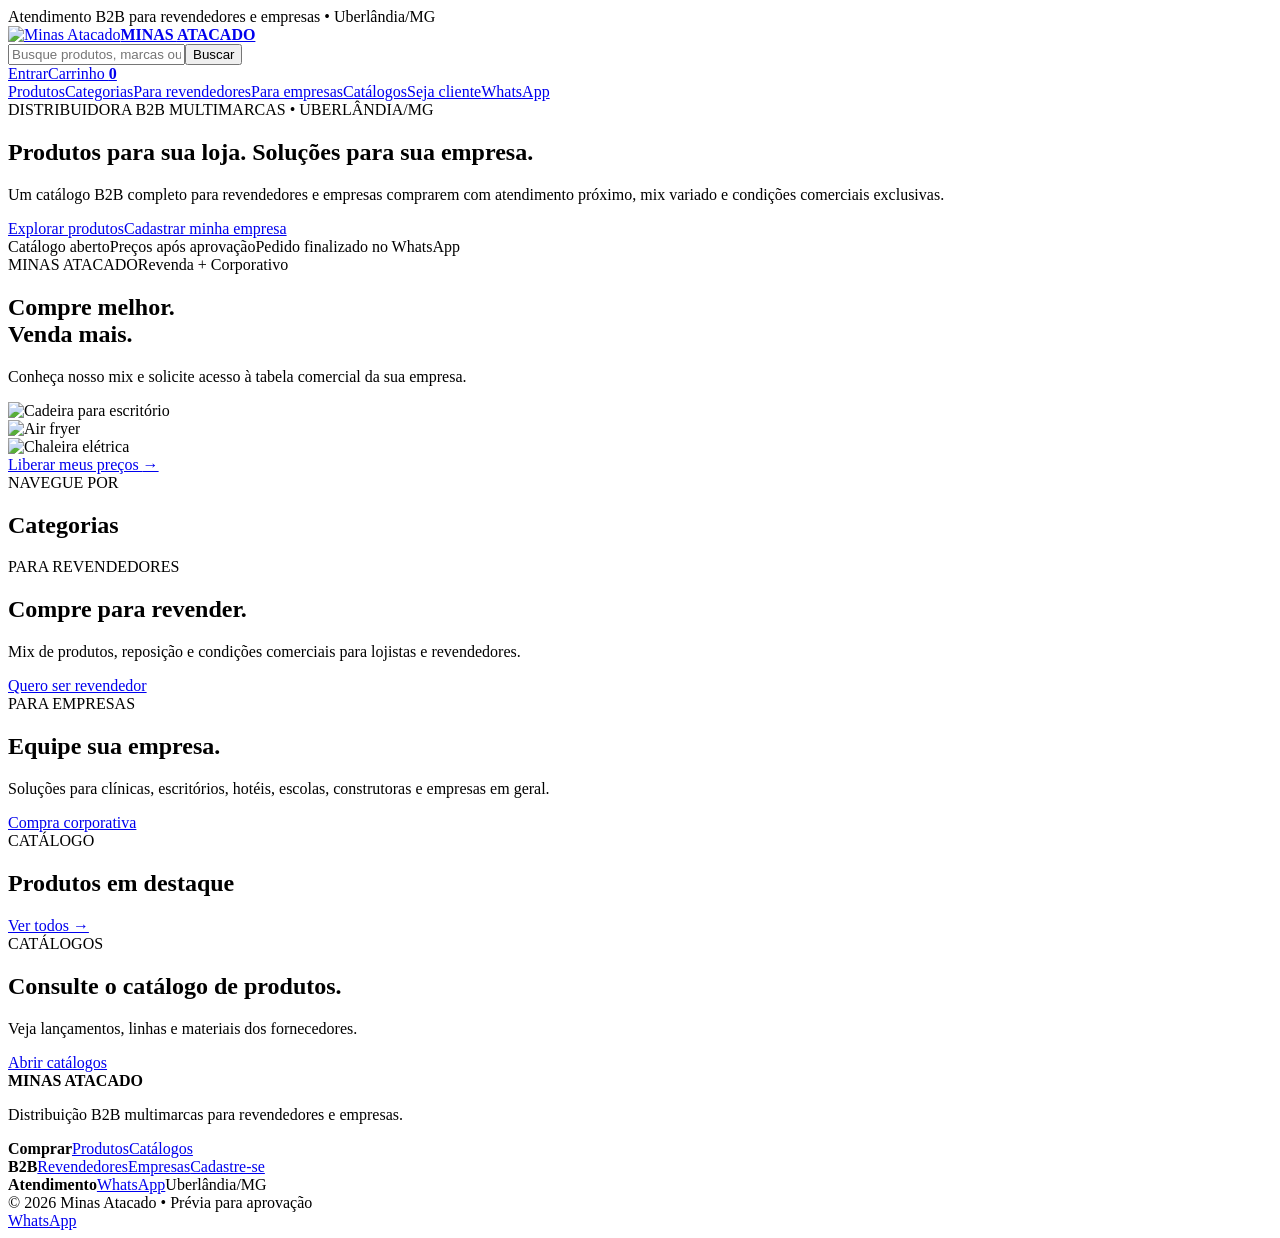
==== index.html @ a5a8612f "Add files via upload" ====
<!doctype html><html lang="pt-BR"><head><meta charset="utf-8"><meta name="viewport" content="width=device-width,initial-scale=1"><title>Minas Atacado</title><meta name="description" content="Minas Atacado - distribuidora B2B multimarcas em Uberlândia/MG para revendedores e empresas."><link rel="stylesheet" href="assets/style.css"><link rel="stylesheet" href="assets/static.css"></head><body><div class="topbar">Atendimento B2B para revendedores e empresas • Uberlândia/MG</div><header><div class="header-main container"><a class="brand" href="index.html"><img src="assets/logo.png" alt="Minas Atacado"><strong>MINAS <span>ATACADO</span></strong></a><form class="search" action="produtos.html"><input name="q" placeholder="Busque produtos, marcas ou categorias"><button>Buscar</button></form><div class="header-actions"><a href="login.html">Entrar</a><a class="cartlink" href="carrinho.html">Carrinho <b data-cart-count>0</b></a></div></div><nav><div class="container navlinks"><a href="produtos.html">Produtos</a><a href="index.html#categorias">Categorias</a><a href="revendedores.html">Para revendedores</a><a href="corporativo.html">Para empresas</a><a href="catalogos.html">Catálogos</a><a href="cadastro.html">Seja cliente</a><a class="wa" target="_blank" href="https://wa.me/5534998853020">WhatsApp</a></div></nav></header><main>
<section class="hero"><div class="container hero-grid"><div class="hero-copy"><span class="eyebrow">DISTRIBUIDORA B2B MULTIMARCAS • UBERLÂNDIA/MG</span><h1>Produtos para sua loja. Soluções para sua empresa.</h1><p>Um catálogo B2B completo para revendedores e empresas comprarem com atendimento próximo, mix variado e condições comerciais exclusivas.</p><div class="hero-actions"><a class="btn primary big" href="produtos.html">Explorar produtos</a><a class="btn secondary big" href="cadastro.html">Cadastrar minha empresa</a></div><div class="trust"><span>Catálogo aberto</span><span>Preços após aprovação</span><span>Pedido finalizado no WhatsApp</span></div></div><div class="hero-showcase"><div class="showcase-head"><span class="orange-tag">MINAS ATACADO</span><span class="showcase-note">Revenda + Corporativo</span></div><div class="showcase-copy"><h2>Compre melhor.<br><span>Venda mais.</span></h2><p>Conheça nosso mix e solicite acesso à tabela comercial da sua empresa.</p></div><div class="hero-products"><div class="hero-product"><img src="assets/products/product-21.jpg" alt="Cadeira para escritório"></div><div class="hero-product"><img src="assets/products/product-05.jpg" alt="Air fryer"></div><div class="hero-product"><img src="assets/products/product-06.jpg" alt="Chaleira elétrica"></div></div><a class="showcase-link" href="cadastro.html">Liberar meus preços <b>→</b></a></div></div></section>
<section class="container section" id="categorias"><div class="section-head"><div><span class="eyebrow">NAVEGUE POR</span><h2>Categorias</h2></div></div><div class="category-grid" data-categories></div></section>
<section class="b2b-band"><div class="container split"><div><span class="eyebrow light">PARA REVENDEDORES</span><h2>Compre para revender.</h2><p>Mix de produtos, reposição e condições comerciais para lojistas e revendedores.</p><a class="btn white" href="revendedores.html">Quero ser revendedor</a></div><div><span class="eyebrow light">PARA EMPRESAS</span><h2>Equipe sua empresa.</h2><p>Soluções para clínicas, escritórios, hotéis, escolas, construtoras e empresas em geral.</p><a class="btn outline-white" href="corporativo.html">Compra corporativa</a></div></div></section>
<section class="container section" id="produtos"><div class="section-head"><div><span class="eyebrow">CATÁLOGO</span><h2>Produtos em destaque</h2></div><a class="text-link" href="produtos.html">Ver todos →</a></div><div class="product-grid" data-product-grid data-limit="8"></div></section>
<section class="container section"><div class="catalog-banner"><div><span class="eyebrow">CATÁLOGOS</span><h2>Consulte o catálogo de produtos.</h2><p>Veja lançamentos, linhas e materiais dos fornecedores.</p></div><a class="btn primary" href="catalogos.html">Abrir catálogos</a></div></section></main><footer><div class="container footergrid"><div><div class="brand foot"><img src="assets/logo.png" alt=""><strong>MINAS <span>ATACADO</span></strong></div><p>Distribuição B2B multimarcas para revendedores e empresas.</p></div><div><b>Comprar</b><a href="produtos.html">Produtos</a><a href="catalogos.html">Catálogos</a></div><div><b>B2B</b><a href="revendedores.html">Revendedores</a><a href="corporativo.html">Empresas</a><a href="cadastro.html">Cadastre-se</a></div><div><b>Atendimento</b><a target="_blank" href="https://wa.me/5534998853020">WhatsApp</a><span>Uberlândia/MG</span></div></div><div class="copyright">© 2026 Minas Atacado • Prévia para aprovação</div></footer><a class="floating-wa" target="_blank" href="https://wa.me/5534998853020">WhatsApp</a><script src="assets/products.js"></script><script src="assets/static.js"></script></body></html>
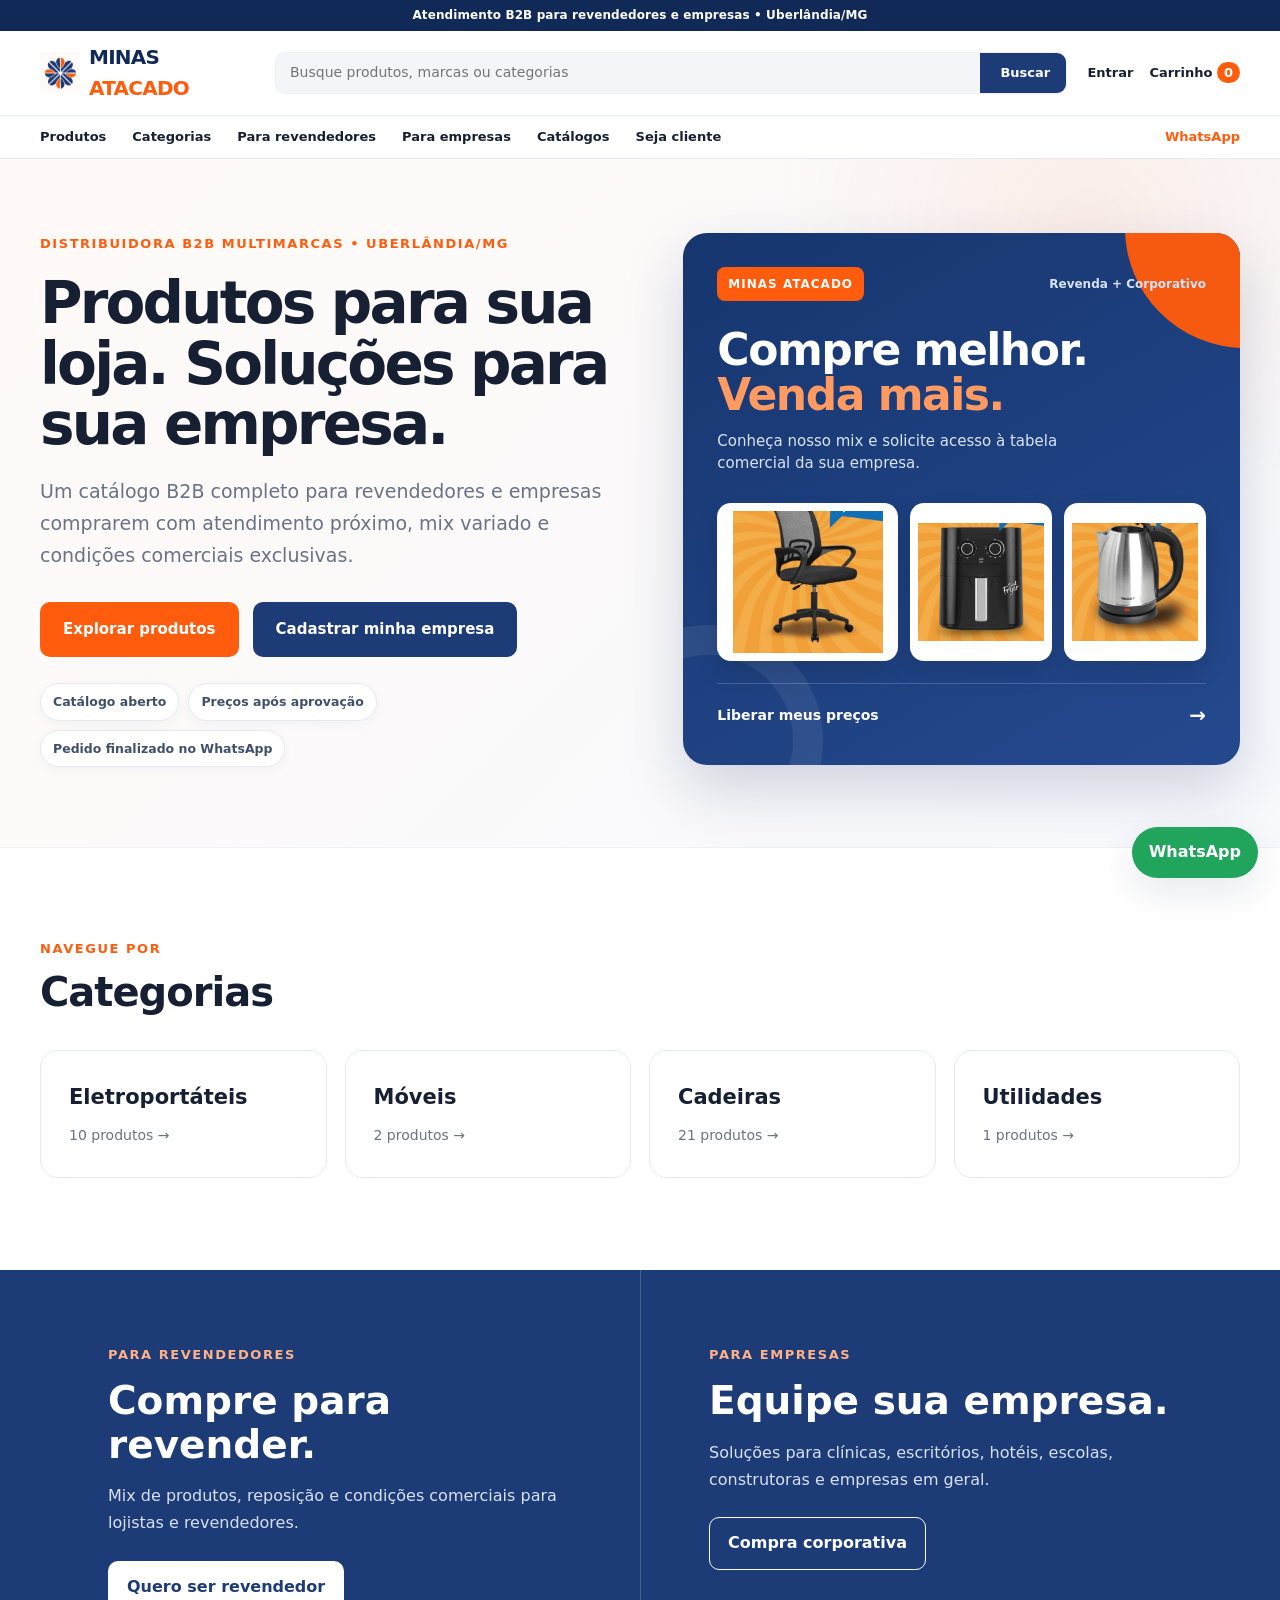
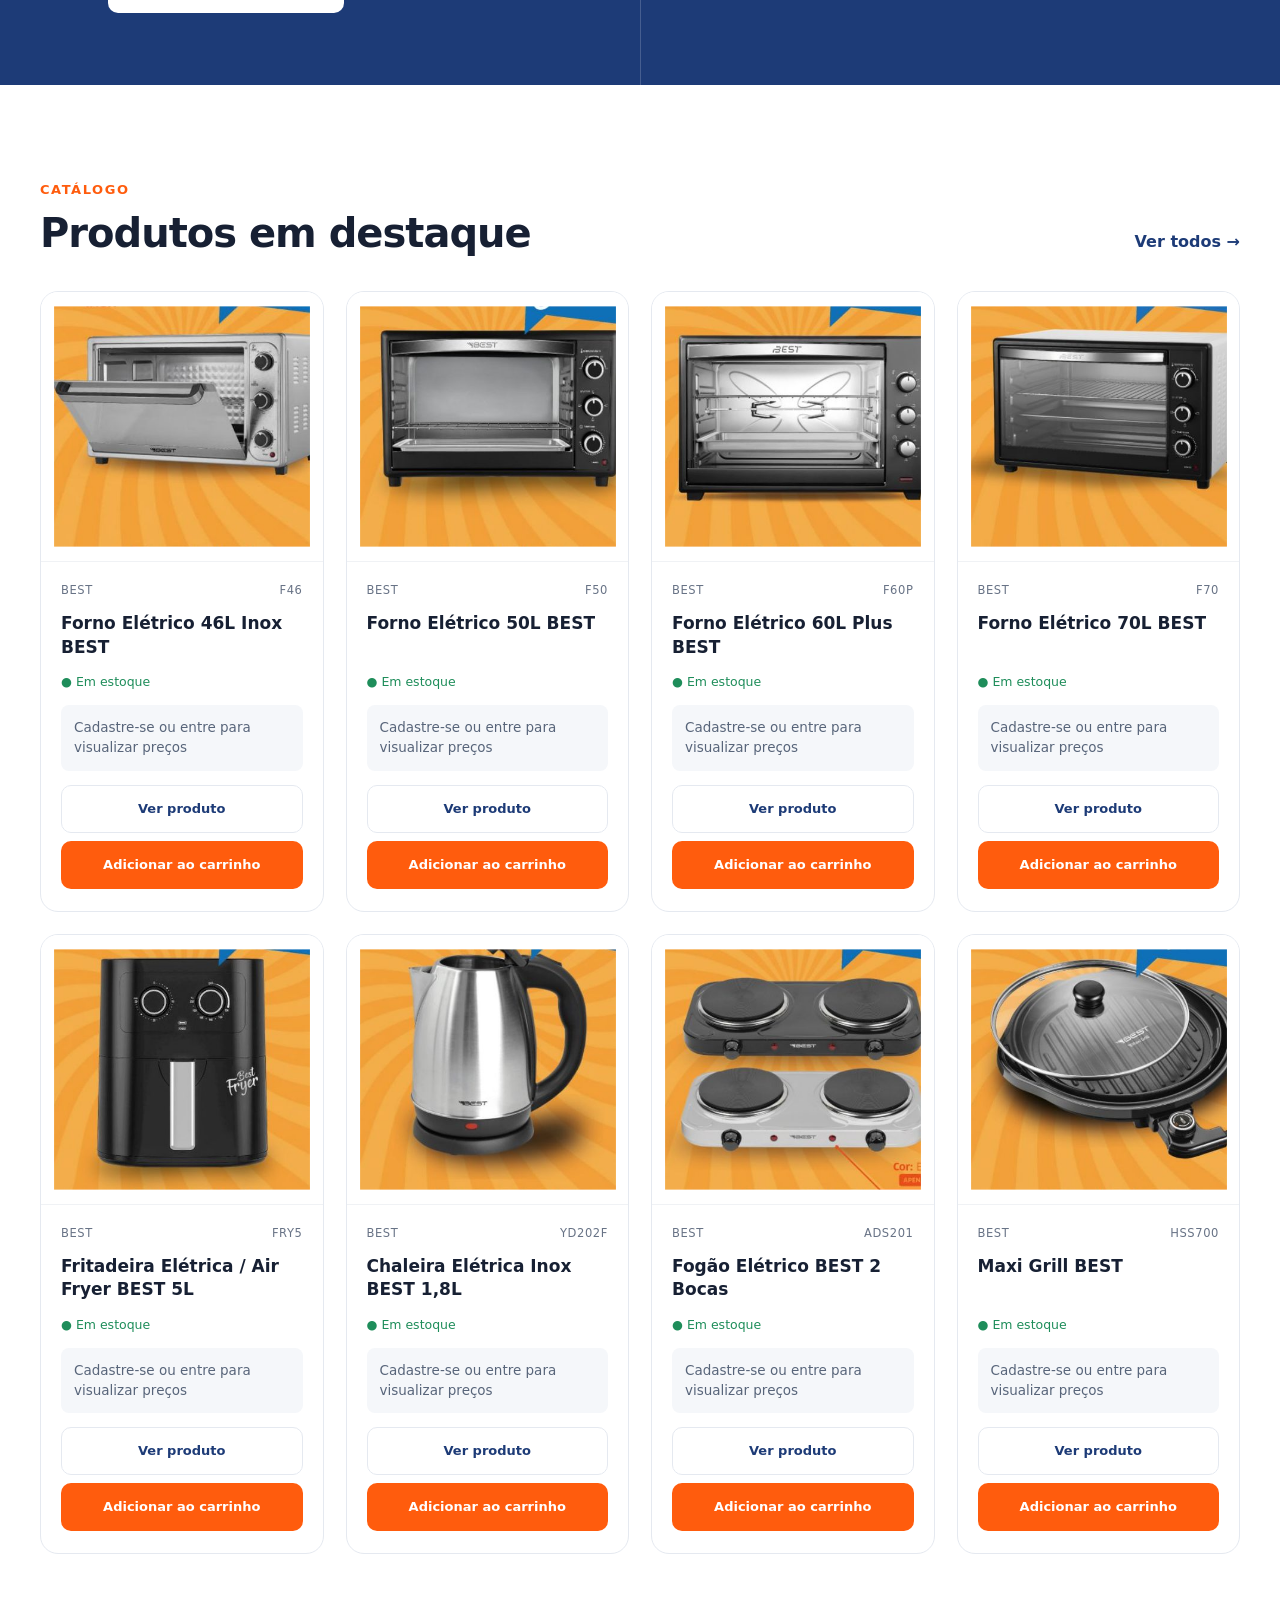
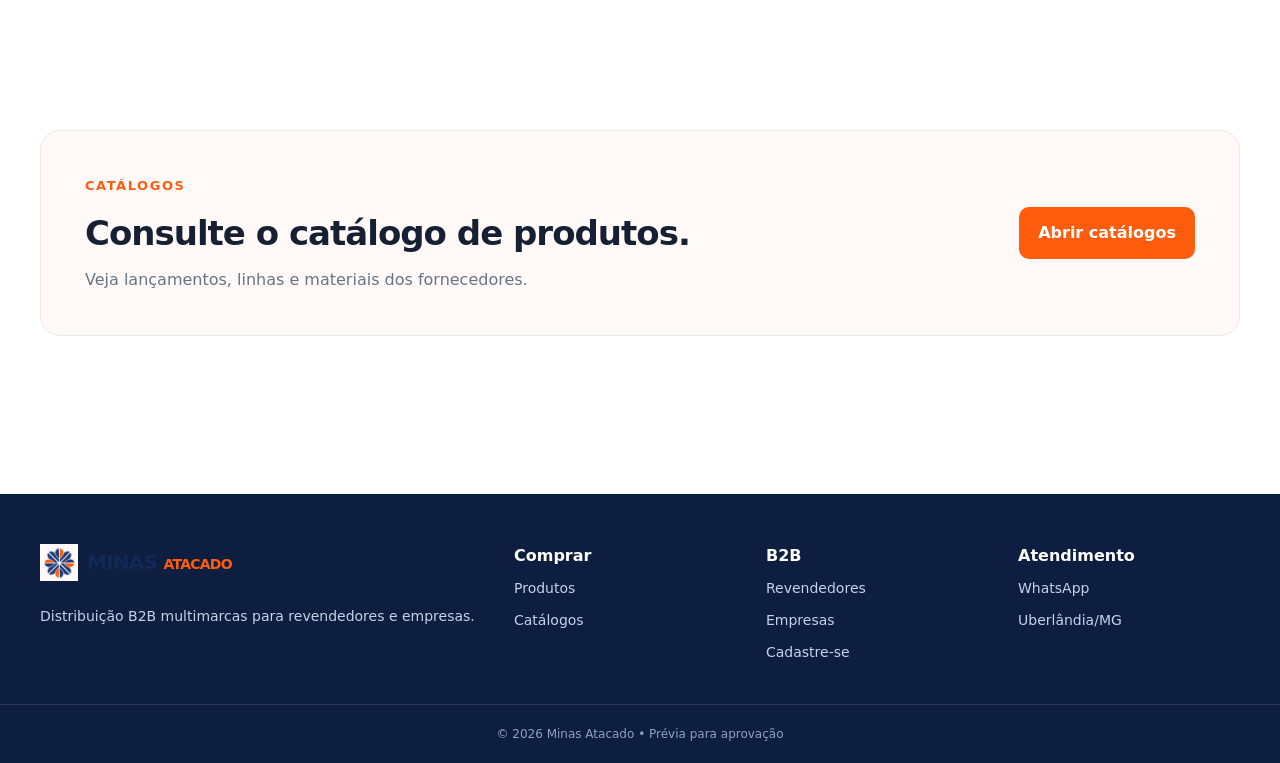
==== commit 6d812893: "Add files via upload" ====
--- a/index.html
+++ b/index.html
@@ -1,6 +1,6 @@
-<!doctype html><html lang="pt-BR"><head><meta charset="utf-8"><meta name="viewport" content="width=device-width,initial-scale=1"><title>Minas Atacado</title><meta name="description" content="Minas Atacado - distribuidora B2B multimarcas em Uberlândia/MG para revendedores e empresas."><link rel="stylesheet" href="assets/style.css"><link rel="stylesheet" href="assets/static.css"></head><body><div class="topbar">Atendimento B2B para revendedores e empresas • Uberlândia/MG</div><header><div class="header-main container"><a class="brand" href="index.html"><img src="assets/logo.png" alt="Minas Atacado"><strong>MINAS <span>ATACADO</span></strong></a><form class="search" action="produtos.html"><input name="q" placeholder="Busque produtos, marcas ou categorias"><button>Buscar</button></form><div class="header-actions"><a href="login.html">Entrar</a><a class="cartlink" href="carrinho.html">Carrinho <b data-cart-count>0</b></a></div></div><nav><div class="container navlinks"><a href="produtos.html">Produtos</a><a href="index.html#categorias">Categorias</a><a href="revendedores.html">Para revendedores</a><a href="corporativo.html">Para empresas</a><a href="catalogos.html">Catálogos</a><a href="cadastro.html">Seja cliente</a><a class="wa" target="_blank" href="https://wa.me/5534998853020">WhatsApp</a></div></nav></header><main>
-<section class="hero"><div class="container hero-grid"><div class="hero-copy"><span class="eyebrow">DISTRIBUIDORA B2B MULTIMARCAS • UBERLÂNDIA/MG</span><h1>Produtos para sua loja. Soluções para sua empresa.</h1><p>Um catálogo B2B completo para revendedores e empresas comprarem com atendimento próximo, mix variado e condições comerciais exclusivas.</p><div class="hero-actions"><a class="btn primary big" href="produtos.html">Explorar produtos</a><a class="btn secondary big" href="cadastro.html">Cadastrar minha empresa</a></div><div class="trust"><span>Catálogo aberto</span><span>Preços após aprovação</span><span>Pedido finalizado no WhatsApp</span></div></div><div class="hero-showcase"><div class="showcase-head"><span class="orange-tag">MINAS ATACADO</span><span class="showcase-note">Revenda + Corporativo</span></div><div class="showcase-copy"><h2>Compre melhor.<br><span>Venda mais.</span></h2><p>Conheça nosso mix e solicite acesso à tabela comercial da sua empresa.</p></div><div class="hero-products"><div class="hero-product"><img src="assets/products/product-21.jpg" alt="Cadeira para escritório"></div><div class="hero-product"><img src="assets/products/product-05.jpg" alt="Air fryer"></div><div class="hero-product"><img src="assets/products/product-06.jpg" alt="Chaleira elétrica"></div></div><a class="showcase-link" href="cadastro.html">Liberar meus preços <b>→</b></a></div></div></section>
+<!doctype html><html lang="pt-BR"><head><meta charset="utf-8"><meta name="viewport" content="width=device-width,initial-scale=1"><title>Minas Atacado</title><meta name="description" content="Minas Atacado - distribuidora B2B multimarcas em Uberlândia/MG para revendedores e empresas."><link rel="stylesheet" href="style.css"><link rel="stylesheet" href="static.css"></head><body><div class="topbar">Atendimento B2B para revendedores e empresas • Uberlândia/MG</div><header><div class="header-main container"><a class="brand" href="index.html"><img src="logo.png" alt="Minas Atacado"><strong>MINAS <span>ATACADO</span></strong></a><form class="search" action="produtos.html"><input name="q" placeholder="Busque produtos, marcas ou categorias"><button>Buscar</button></form><div class="header-actions"><a href="login.html">Entrar</a><a class="cartlink" href="carrinho.html">Carrinho <b data-cart-count>0</b></a></div></div><nav><div class="container navlinks"><a href="produtos.html">Produtos</a><a href="index.html#categorias">Categorias</a><a href="revendedores.html">Para revendedores</a><a href="corporativo.html">Para empresas</a><a href="catalogos.html">Catálogos</a><a href="cadastro.html">Seja cliente</a><a class="wa" target="_blank" href="https://wa.me/5534998853020">WhatsApp</a></div></nav></header><main>
+<section class="hero"><div class="container hero-grid"><div class="hero-copy"><span class="eyebrow">DISTRIBUIDORA B2B MULTIMARCAS • UBERLÂNDIA/MG</span><h1>Produtos para sua loja. Soluções para sua empresa.</h1><p>Um catálogo B2B completo para revendedores e empresas comprarem com atendimento próximo, mix variado e condições comerciais exclusivas.</p><div class="hero-actions"><a class="btn primary big" href="produtos.html">Explorar produtos</a><a class="btn secondary big" href="cadastro.html">Cadastrar minha empresa</a></div><div class="trust"><span>Catálogo aberto</span><span>Preços após aprovação</span><span>Pedido finalizado no WhatsApp</span></div></div><div class="hero-showcase"><div class="showcase-head"><span class="orange-tag">MINAS ATACADO</span><span class="showcase-note">Revenda + Corporativo</span></div><div class="showcase-copy"><h2>Compre melhor.<br><span>Venda mais.</span></h2><p>Conheça nosso mix e solicite acesso à tabela comercial da sua empresa.</p></div><div class="hero-products"><div class="hero-product"><img src="product-21.jpg" alt="Cadeira para escritório"></div><div class="hero-product"><img src="product-05.jpg" alt="Air fryer"></div><div class="hero-product"><img src="product-06.jpg" alt="Chaleira elétrica"></div></div><a class="showcase-link" href="cadastro.html">Liberar meus preços <b>→</b></a></div></div></section>
 <section class="container section" id="categorias"><div class="section-head"><div><span class="eyebrow">NAVEGUE POR</span><h2>Categorias</h2></div></div><div class="category-grid" data-categories></div></section>
 <section class="b2b-band"><div class="container split"><div><span class="eyebrow light">PARA REVENDEDORES</span><h2>Compre para revender.</h2><p>Mix de produtos, reposição e condições comerciais para lojistas e revendedores.</p><a class="btn white" href="revendedores.html">Quero ser revendedor</a></div><div><span class="eyebrow light">PARA EMPRESAS</span><h2>Equipe sua empresa.</h2><p>Soluções para clínicas, escritórios, hotéis, escolas, construtoras e empresas em geral.</p><a class="btn outline-white" href="corporativo.html">Compra corporativa</a></div></div></section>
 <section class="container section" id="produtos"><div class="section-head"><div><span class="eyebrow">CATÁLOGO</span><h2>Produtos em destaque</h2></div><a class="text-link" href="produtos.html">Ver todos →</a></div><div class="product-grid" data-product-grid data-limit="8"></div></section>
-<section class="container section"><div class="catalog-banner"><div><span class="eyebrow">CATÁLOGOS</span><h2>Consulte o catálogo de produtos.</h2><p>Veja lançamentos, linhas e materiais dos fornecedores.</p></div><a class="btn primary" href="catalogos.html">Abrir catálogos</a></div></section></main><footer><div class="container footergrid"><div><div class="brand foot"><img src="assets/logo.png" alt=""><strong>MINAS <span>ATACADO</span></strong></div><p>Distribuição B2B multimarcas para revendedores e empresas.</p></div><div><b>Comprar</b><a href="produtos.html">Produtos</a><a href="catalogos.html">Catálogos</a></div><div><b>B2B</b><a href="revendedores.html">Revendedores</a><a href="corporativo.html">Empresas</a><a href="cadastro.html">Cadastre-se</a></div><div><b>Atendimento</b><a target="_blank" href="https://wa.me/5534998853020">WhatsApp</a><span>Uberlândia/MG</span></div></div><div class="copyright">© 2026 Minas Atacado • Prévia para aprovação</div></footer><a class="floating-wa" target="_blank" href="https://wa.me/5534998853020">WhatsApp</a><script src="assets/products.js"></script><script src="assets/static.js"></script></body></html>+<section class="container section"><div class="catalog-banner"><div><span class="eyebrow">CATÁLOGOS</span><h2>Consulte o catálogo de produtos.</h2><p>Veja lançamentos, linhas e materiais dos fornecedores.</p></div><a class="btn primary" href="catalogos.html">Abrir catálogos</a></div></section></main><footer><div class="container footergrid"><div><div class="brand foot"><img src="logo.png" alt=""><strong>MINAS <span>ATACADO</span></strong></div><p>Distribuição B2B multimarcas para revendedores e empresas.</p></div><div><b>Comprar</b><a href="produtos.html">Produtos</a><a href="catalogos.html">Catálogos</a></div><div><b>B2B</b><a href="revendedores.html">Revendedores</a><a href="corporativo.html">Empresas</a><a href="cadastro.html">Cadastre-se</a></div><div><b>Atendimento</b><a target="_blank" href="https://wa.me/5534998853020">WhatsApp</a><span>Uberlândia/MG</span></div></div><div class="copyright">© 2026 Minas Atacado • Prévia para aprovação</div></footer><a class="floating-wa" target="_blank" href="https://wa.me/5534998853020">WhatsApp</a><script src="products.js"></script><script src="static.js"></script></body></html>
--- a/style.css
+++ b/style.css
@@ -0,0 +1,106 @@
+:root{--blue:#1d3b77;--blue2:#112957;--orange:#ff5c0d;--cream:#fffaf7;--ink:#172033;--muted:#687386;--line:#e5e9f0;--green:#1e8d5a;--shadow:0 14px 38px rgba(22,39,73,.10)}*{box-sizing:border-box}body{margin:0;font-family:Inter,ui-sans-serif,system-ui,-apple-system,Segoe UI,Arial,sans-serif;color:var(--ink);background:#fff}a{color:inherit;text-decoration:none}button,input,select,textarea{font:inherit}.container{width:min(1180px,calc(100% - 36px));margin:auto}.topbar{background:var(--blue2);color:#fff;text-align:center;font-size:13px;padding:9px}.header-main{display:grid;grid-template-columns:250px 1fr auto;gap:28px;align-items:center;padding:20px 0}.brand{display:flex;align-items:center;gap:10px;font-size:20px;letter-spacing:-.5px}.brand img{width:46px;height:46px;object-fit:contain}.brand span{color:var(--orange)}.search{display:flex;background:#f3f5f8;border-radius:12px;overflow:hidden;border:1px solid #edf0f4}.search input{border:0;background:transparent;padding:14px 16px;outline:0;flex:1}.search button{border:0;background:var(--blue);color:#fff;padding:0 20px}.header-actions{display:flex;gap:18px;align-items:center;font-size:14px}.cartlink b{background:var(--orange);color:#fff;border-radius:99px;padding:3px 7px}nav{border-top:1px solid var(--line);border-bottom:1px solid var(--line)}.navlinks{display:flex;gap:24px;align-items:center;min-height:48px;font-size:14px}.navlinks .wa{margin-left:auto;color:var(--orange);font-weight:700}.hero{background:linear-gradient(135deg,var(--cream),#f6f8fc);padding:68px 0}.hero-grid{display:grid;grid-template-columns:1.15fr .85fr;gap:60px;align-items:center}.eyebrow{font-size:12px;letter-spacing:1.7px;color:var(--orange);font-weight:800}.eyebrow.light{color:#ffb188}.hero h1,.landing-blue h1{font-size:58px;line-height:1.02;letter-spacing:-2.5px;margin:14px 0 18px;max-width:720px}.hero p,.landing-blue p{font-size:19px;line-height:1.6;color:var(--muted);max-width:650px}.hero-actions{display:flex;gap:12px;margin:28px 0}.btn{display:inline-flex;align-items:center;justify-content:center;border:1px solid transparent;border-radius:10px;padding:13px 18px;font-weight:750;cursor:pointer}.btn.primary{background:var(--orange);color:#fff}.btn.secondary{background:var(--blue);color:#fff}.btn.ghost{border-color:var(--line);background:#fff;color:var(--blue)}.btn.white{background:#fff;color:var(--blue)}.btn.outline-white{border-color:#fff;color:#fff}.btn.full{width:100%}.btn.big{padding:16px 22px}.trust{display:flex;gap:18px;flex-wrap:wrap;color:var(--blue);font-size:14px;font-weight:650}.hero-card{background:var(--blue);color:#fff;padding:42px;border-radius:26px;box-shadow:var(--shadow);position:relative;overflow:hidden}.hero-card:after{content:"";position:absolute;width:230px;height:230px;background:var(--orange);border-radius:50%;right:-100px;bottom:-130px;opacity:.95}.hero-card h2{font-size:38px;line-height:1.08;margin:28px 0 16px}.hero-card h2 span{color:#ff9b63}.hero-card p{color:#dbe5fa;font-size:16px}.hero-card a{font-weight:800;color:#fff}.orange-tag{display:inline-block;background:var(--orange);padding:8px 11px;border-radius:8px;font-size:12px;font-weight:800;letter-spacing:1px}.section{padding:70px 0}.section-head{display:flex;justify-content:space-between;align-items:end;margin-bottom:28px}.section h1,.section h2{letter-spacing:-1px}.section-head h2{font-size:36px;margin:7px 0 0}.category-grid{display:grid;grid-template-columns:repeat(4,1fr);gap:14px}.category{border:1px solid var(--line);padding:26px;border-radius:16px;display:flex;flex-direction:column;gap:10px;transition:.2s}.category:hover{border-color:#bdc9df;transform:translateY(-2px);box-shadow:var(--shadow)}.category b{font-size:20px}.category span{font-size:13px;color:var(--muted)}.b2b-band{background:var(--blue);color:#fff}.split{display:grid;grid-template-columns:1fr 1fr}.split>div{padding:58px 60px}.split>div+div{border-left:1px solid rgba(255,255,255,.18)}.split h2{font-size:36px;margin:10px 0}.split p{color:#d8e2f7;line-height:1.6}.product-grid{display:grid;grid-template-columns:repeat(4,1fr);gap:18px}.product-card{border:1px solid var(--line);border-radius:16px;overflow:hidden;background:#fff;transition:.2s}.product-card:hover{box-shadow:var(--shadow);transform:translateY(-3px)}.product-image{display:block;height:235px;background:#fff8f1;overflow:hidden}.product-image img{width:100%;height:100%;object-fit:cover}.product-body{padding:17px}.product-meta{display:flex;justify-content:space-between;gap:10px;color:var(--muted);font-size:11px;text-transform:uppercase;letter-spacing:.6px}.product-card h3{font-size:16px;line-height:1.35;min-height:44px;margin:10px 0}.availability{font-size:12px;color:var(--green);margin:10px 0}.price{font-size:25px;font-weight:850;margin:12px 0}.locked{font-size:13px;background:#f5f7fa;padding:12px;border-radius:8px;color:#58657a;margin:12px 0}.catalog-banner{display:flex;align-items:center;justify-content:space-between;background:var(--cream);border:1px solid #f0e8e2;padding:35px;border-radius:18px}.catalog-banner h2{margin:8px 0}.breadcrumbs{font-size:13px;color:var(--muted);margin-bottom:28px}.product-detail{display:grid;grid-template-columns:1fr 1fr;gap:60px;align-items:start}.detail-image{background:#fff8f1;border-radius:20px;overflow:hidden;min-height:480px}.detail-image img{width:100%;height:100%;max-height:560px;object-fit:cover}.product-detail h1{font-size:42px;line-height:1.08;margin:14px 0}.lead{font-size:17px;color:var(--muted);line-height:1.65}.detail-price{font-size:38px;font-weight:850;margin:20px 0}.qtyform{display:flex;gap:12px;align-items:end}.qtyform label{font-size:12px}.qtyform input{display:block;width:100px;padding:12px;border:1px solid var(--line);border-radius:8px;margin-top:5px}.price-lock{background:#f5f7fb;padding:22px;border-radius:14px;margin:22px 0}.price-lock p{color:var(--muted)}.text-wa{display:block;margin-top:18px;color:var(--blue);font-weight:750}.spec-panel{margin-top:50px;border-top:1px solid var(--line);padding-top:30px}.narrow{width:min(760px,calc(100% - 36px));margin:60px auto}.narrow.small{width:min(480px,calc(100% - 36px))}.panel{border:1px solid var(--line);border-radius:18px;padding:30px;background:#fff;box-shadow:0 8px 24px rgba(20,35,70,.05);margin-bottom:24px}.panel.compact{padding:22px}.form{display:grid;gap:16px;margin-top:22px}.form.two{grid-template-columns:1fr 1fr}.form .wide{grid-column:1/-1}.form label{font-size:13px;font-weight:700;color:#44506a}.form input,.form select,.form textarea{display:block;width:100%;border:1px solid #dce2eb;border-radius:9px;padding:12px;margin-top:6px;background:#fff}.form textarea{min-height:110px}.check{display:flex!important;align-items:center;gap:8px}.check input{width:auto!important;margin:0!important}.error,.flash.error{background:#fff0ef;color:#9e2b22;padding:13px;border-radius:9px}.notice,.flash.ok{background:#edf8f2;color:#17623e;padding:13px;border-radius:9px}.flash{width:min(900px,calc(100% - 36px));margin:14px auto}.cart-list{border-top:1px solid var(--line)}.cart-row{display:flex;gap:18px;align-items:center;padding:18px 0;border-bottom:1px solid var(--line)}.cart-row img{width:80px;height:80px;object-fit:cover;border-radius:10px;background:#fff8f1}.grow{flex:1;display:flex;flex-direction:column;gap:5px}.grow small,.cart-price small{color:var(--muted)}.qty{width:75px;padding:10px;border:1px solid var(--line);border-radius:8px}.cart-price{text-align:right;min-width:140px;display:flex;flex-direction:column}.cart-summary{margin-top:28px;background:var(--blue);color:#fff;padding:28px;border-radius:18px;display:flex;justify-content:space-between;gap:30px;align-items:center}.cart-summary>div{display:flex;flex-direction:column}.cart-summary strong{font-size:32px}.cart-summary small{color:#cfdaf0;max-width:560px}.empty{padding:50px;text-align:center;background:#f7f8fa;border-radius:16px}.checkout-grid{display:grid;grid-template-columns:1fr 360px;gap:32px}.review-row{display:flex;justify-content:space-between;padding:12px 0;border-bottom:1px solid var(--line)}.order-box{background:var(--blue);color:#fff;padding:28px;border-radius:18px;height:max-content;position:sticky;top:20px}.order-box span{display:block;color:#cfdaf0}.order-box strong{display:block;font-size:36px;margin:8px 0 16px}.order-box p{color:#d8e2f7;line-height:1.55;font-size:13px}.account-head{display:flex;justify-content:space-between;align-items:start;margin-bottom:28px}.status-card{border:1px solid var(--line);padding:22px;border-radius:14px;margin-bottom:34px}.status{margin-left:12px;border-radius:99px;padding:5px 9px;background:#f0f2f5}.status.approved{background:#e8f7ef;color:#17623e}.orders>div{display:grid;grid-template-columns:1fr 1fr 1fr 1fr;padding:14px;border-bottom:1px solid var(--line)}.stats{display:grid;grid-template-columns:repeat(4,1fr);gap:14px;margin-bottom:24px}.stats>div{border:1px solid var(--line);padding:20px;border-radius:14px}.stats span{display:block;color:var(--muted);font-size:13px}.stats strong{font-size:30px}.admin-grid{display:grid;grid-template-columns:1fr 1fr;gap:20px}.admin-list>div{display:flex;justify-content:space-between;align-items:center;padding:12px 0;border-bottom:1px solid var(--line)}.admin-list small{display:block;color:var(--muted);margin-top:4px}.admin-list button{border:0;background:#eef2f8;color:var(--blue);padding:7px;border-radius:6px;margin-left:5px}.table-wrap{overflow:auto}table{width:100%;border-collapse:collapse;font-size:13px}th,td{text-align:left;padding:11px;border-bottom:1px solid var(--line)}th{color:var(--muted)}.landing-blue{background:var(--blue);color:#fff;padding:90px 0}.landing-blue p{color:#dce5f7}.feature-grid{display:grid;grid-template-columns:repeat(3,1fr);gap:18px}.feature-grid>div{border:1px solid var(--line);border-radius:16px;padding:28px}.feature-grid b{font-size:20px}.feature-grid p{color:var(--muted);line-height:1.6}.catalog-card{display:flex;justify-content:space-between;align-items:center;border:1px solid var(--line);border-radius:16px;padding:28px;margin-top:28px}.catalog-card p{color:var(--muted)}footer{background:#0e1e40;color:#fff;margin-top:70px;padding-top:50px}.footergrid{display:grid;grid-template-columns:2fr 1fr 1fr 1fr;gap:30px}.footergrid>div{display:flex;flex-direction:column;gap:10px}.footergrid a,.footergrid span,.footergrid p{color:#c6d2e8;font-size:14px}.brand.foot img{width:38px;height:38px}.copyright{text-align:center;border-top:1px solid rgba(255,255,255,.12);padding:20px;margin-top:40px;color:#8fa1c2;font-size:12px}.floating-wa{position:fixed;right:22px;bottom:22px;background:#21a45b;color:#fff;padding:13px 17px;border-radius:99px;font-weight:800;box-shadow:var(--shadow);z-index:10}@media(max-width:900px){.header-main{grid-template-columns:1fr auto}.search{grid-column:1/-1;grid-row:2}.navlinks{overflow:auto;white-space:nowrap}.hero-grid,.product-detail,.checkout-grid,.admin-grid{grid-template-columns:1fr}.hero h1,.landing-blue h1{font-size:43px}.product-grid{grid-template-columns:repeat(2,1fr)}.category-grid{grid-template-columns:repeat(2,1fr)}.split{grid-template-columns:1fr}.split>div+div{border-left:0;border-top:1px solid rgba(255,255,255,.18)}.footergrid{grid-template-columns:1fr 1fr}.order-box{position:static}}@media(max-width:600px){.container{width:min(100% - 24px,1180px)}.topbar{font-size:11px}.brand strong{font-size:16px}.brand img{width:38px;height:38px}.header-actions>a:first-child{display:none}.hero{padding:42px 0}.hero h1,.landing-blue h1{font-size:38px}.hero-card{padding:28px}.hero-card h2{font-size:30px}.product-grid{grid-template-columns:1fr 1fr;gap:10px}.product-image{height:180px}.product-body{padding:12px}.product-card h3{font-size:14px}.category-grid,.feature-grid,.stats{grid-template-columns:1fr 1fr}.section{padding:48px 0}.section-head h2{font-size:30px}.split>div{padding:40px 24px}.form.two{grid-template-columns:1fr}.form .wide{grid-column:auto}.cart-row{display:grid;grid-template-columns:65px 1fr 70px}.cart-row img{width:65px;height:65px}.cart-price{grid-column:2/-1;text-align:left}.cart-summary{flex-direction:column;align-items:stretch}.footergrid{grid-template-columns:1fr}.catalog-banner,.catalog-card{align-items:flex-start;flex-direction:column;gap:18px}.orders>div{grid-template-columns:1fr 1fr}.product-detail h1{font-size:34px}.detail-image{min-height:320px}}
+
+/* Home refinement v2 */
+header{background:#fff;position:relative;z-index:20}.topbar{padding:8px 12px;font-weight:600;letter-spacing:.1px}.header-main{grid-template-columns:230px minmax(280px,1fr) auto;padding:16px 0;gap:22px}.brand{font-size:19px}.brand img{width:44px;height:44px}.search{height:46px;border-radius:10px}.search button{min-width:92px;font-weight:750}.header-actions{gap:14px}.header-actions a{font-weight:700}.navlinks{gap:28px;min-height:46px}.navlinks a{font-weight:600}.navlinks a:hover{color:var(--orange)}
+.hero{padding:64px 0 72px;background:radial-gradient(circle at 85% 10%,rgba(255,92,13,.08),transparent 25%),linear-gradient(135deg,#fffaf7 0%,#f7f9fd 100%);border-bottom:1px solid #eef1f5}.hero-grid{grid-template-columns:1.02fr .98fr;gap:52px}.hero-copy h1{font-size:56px;line-height:1.02;letter-spacing:-2.7px;margin:16px 0 20px;max-width:650px}.hero-copy>p{font-size:18px;line-height:1.65;max-width:620px}.hero-actions{margin:28px 0 24px}.trust{gap:10px}.trust span{background:#fff;border:1px solid var(--line);border-radius:999px;padding:8px 11px;color:#40506b;font-size:12px;box-shadow:0 3px 12px rgba(22,39,73,.04)}
+.hero-showcase{min-height:470px;background:linear-gradient(150deg,#17366f 0%,#24498e 100%);color:#fff;padding:30px;border-radius:24px;box-shadow:0 24px 60px rgba(17,41,87,.18);position:relative;overflow:hidden}.hero-showcase:before{content:"";position:absolute;width:240px;height:240px;border-radius:50%;background:var(--orange);right:-125px;top:-125px;opacity:.96}.hero-showcase:after{content:"";position:absolute;width:170px;height:170px;border:30px solid rgba(255,255,255,.07);border-radius:50%;left:-90px;bottom:-90px}.showcase-head{display:flex;align-items:center;justify-content:space-between;gap:14px;position:relative;z-index:2}.showcase-note{font-size:12px;color:#d8e3f7;font-weight:700}.showcase-copy{position:relative;z-index:2;margin-top:24px}.showcase-copy h2{font-size:42px;line-height:1.02;letter-spacing:-1.5px;margin:0 0 10px}.showcase-copy h2 span{color:#ff9a63}.showcase-copy p{font-size:14px;line-height:1.5;color:#d9e4f7;max-width:410px;margin:0}.hero-products{display:grid;grid-template-columns:1.15fr .9fr .9fr;gap:10px;margin:24px 0 20px;position:relative;z-index:2}.hero-product{height:150px;background:#fff;border-radius:14px;overflow:hidden;box-shadow:0 12px 24px rgba(0,0,0,.12)}.hero-product img{width:100%;height:100%;object-fit:cover}.showcase-link{position:relative;z-index:2;display:flex;justify-content:space-between;align-items:center;border-top:1px solid rgba(255,255,255,.18);padding-top:16px;font-size:14px;font-weight:800}.showcase-link b{font-size:20px}
+@media(max-width:900px){.hero-grid{gap:28px}.hero-copy h1{font-size:45px}.hero-showcase{min-height:auto}.header-main{grid-template-columns:1fr auto}.navlinks{gap:22px}}
+@media(max-width:600px){.hero{padding:36px 0 44px}.hero-copy h1{font-size:40px;letter-spacing:-1.8px}.hero-copy>p{font-size:16px}.hero-actions{display:grid;grid-template-columns:1fr}.hero-actions .btn{width:100%}.trust{display:grid;grid-template-columns:1fr}.hero-showcase{padding:24px;border-radius:18px}.showcase-copy h2{font-size:35px}.hero-products{grid-template-columns:1.15fr .85fr}.hero-product{height:125px}.hero-product:nth-child(3){display:none}}
+.search input{width:0;min-width:0;flex:1 1 auto}.search button{flex:0 0 96px;width:96px;min-width:96px}
+
+/* Home refinement v3 — hierarchy, rhythm and product visibility */
+body{font-size:16px;line-height:1.55}
+.container{width:min(1200px,calc(100% - 48px))}
+.topbar{padding:6px 12px;font-size:12px}
+.header-main{grid-template-columns:215px minmax(300px,1fr) auto;padding:11px 0;gap:20px}
+.brand{gap:9px;letter-spacing:-.45px}
+.brand img{width:40px;height:40px}
+.brand strong{font-size:20px;font-weight:900;letter-spacing:-.75px;color:var(--blue2)}
+.brand strong span{font-weight:900;color:var(--orange)}
+.search{height:42px}
+.search input{padding:11px 14px;font-size:14px}
+.search button{font-size:13px;min-width:86px;width:86px;flex-basis:86px}
+.header-actions{gap:16px;font-size:13px}
+nav .navlinks{min-height:42px;gap:26px;font-size:13px}
+
+.hero{padding:72px 0 80px}
+.hero-grid{gap:64px}
+.hero-copy h1{font-size:58px;line-height:1.04;letter-spacing:-2.8px;margin:18px 0 22px}
+.hero-copy>p{font-size:19px;line-height:1.68;max-width:640px}
+.eyebrow{font-size:13px;letter-spacing:1.55px}
+.hero-actions{margin:30px 0 26px;gap:14px}
+.btn.big{padding:15px 22px;font-size:15px}
+.trust{gap:9px}
+.trust span{font-size:12.5px;padding:8px 12px}
+.hero-showcase{min-height:485px;padding:34px}
+.showcase-copy{margin-top:27px}
+.showcase-copy h2{font-size:44px;margin-bottom:12px}
+.showcase-copy p{font-size:15px}
+.hero-products{gap:12px;margin:28px 0 22px}
+.hero-product{height:158px;background:#fff;padding:8px}
+.hero-product img{object-fit:contain;background:#fff}
+
+.section{padding:88px 0}
+.section-head{margin-bottom:36px;align-items:end}
+.section-head h2{font-size:40px;line-height:1.1;margin-top:9px}
+.section-head>span{font-size:14px;color:var(--muted)}
+.category-grid{gap:18px}
+.category{padding:30px 28px;border-radius:18px;gap:12px;min-height:116px;justify-content:center}
+.category b{font-size:21px}
+.category span{font-size:14px}
+
+.b2b-band{margin:4px 0}
+.split>div{padding:72px 68px}
+.split h2{font-size:39px;line-height:1.12;margin:12px 0 15px}
+.split p{font-size:16px;line-height:1.7;max-width:500px;margin-bottom:24px}
+
+.product-grid{gap:22px}
+.product-card{border-radius:18px}
+.product-image{height:270px;background:#fff;padding:18px;border-bottom:1px solid #f0f2f5}
+.product-image img{object-fit:contain;background:#fff;transform:scale(1.04)}
+.product-body{padding:20px 20px 22px}
+.product-meta{font-size:11.5px}
+.product-card h3{font-size:17px;line-height:1.4;min-height:48px;margin:12px 0}
+.availability{font-size:12.5px;margin:12px 0}
+.locked{font-size:13.5px;line-height:1.45;padding:13px;margin:14px 0}
+.catalog-banner{padding:42px 44px;border-radius:20px}
+.catalog-banner h2{font-size:34px;margin:9px 0 8px}
+.catalog-banner p{font-size:16px;color:var(--muted);margin:0}
+
+.detail-image{background:#fff;border:1px solid var(--line);padding:24px}
+.detail-image img{object-fit:contain;background:#fff}
+.cart-row img{object-fit:contain;background:#fff;padding:5px}
+
+@media(max-width:900px){
+  .container{width:min(100% - 32px,1200px)}
+  .header-main{padding:10px 0}
+  .hero{padding:56px 0 64px}
+  .hero-grid{gap:36px}
+  .hero-copy h1{font-size:48px}
+  .section{padding:68px 0}
+  .split>div{padding:54px 40px}
+  .product-image{height:245px}
+}
+@media(max-width:600px){
+  .container{width:min(100% - 24px,1200px)}
+  .brand strong{font-size:18px}
+  .brand img{width:36px;height:36px}
+  .hero{padding:42px 0 50px}
+  .hero-copy h1{font-size:41px;line-height:1.06}
+  .hero-copy>p{font-size:17px}
+  .hero-showcase{padding:25px}
+  .showcase-copy h2{font-size:36px}
+  .hero-product{height:135px;padding:6px}
+  .section{padding:58px 0}
+  .section-head{margin-bottom:26px}
+  .section-head h2{font-size:32px}
+  .category{padding:22px 18px;min-height:100px}
+  .category b{font-size:18px}
+  .split>div{padding:46px 24px}
+  .split h2{font-size:32px}
+  .product-grid{gap:12px}
+  .product-image{height:205px;padding:12px}
+  .product-body{padding:14px}
+  .product-card h3{font-size:15px;min-height:44px}
+  .catalog-banner{padding:28px 24px}
+}
--- a/static.css
+++ b/static.css
@@ -0,0 +1,10 @@
+
+.text-link{font-weight:800;color:var(--blue)}
+.lead{font-size:17px;line-height:1.65;color:var(--muted);max-width:720px}.products-head h1,.section h1{font-size:44px;margin:8px 0 12px}.catalog-tools{display:grid;grid-template-columns:1fr 260px;gap:14px;margin:0 0 30px}.catalog-tools input,.catalog-tools select{border:1px solid var(--line);border-radius:11px;padding:14px 15px;background:#fff;outline:0}.catalog-tools input:focus,.catalog-tools select:focus{border-color:#aab9d3;box-shadow:0 0 0 3px rgba(29,59,119,.08)}
+.product-card .card-actions{display:grid;gap:8px}.product-card .btn{font-size:13px}.product-detail{display:grid;grid-template-columns:1fr 1fr;gap:58px;align-items:start}.detail-image{border-radius:20px;min-height:520px;display:flex;align-items:center;justify-content:center}.detail-image img{width:100%;height:470px}.detail-copy h1{font-size:42px;line-height:1.08;letter-spacing:-1.4px;margin:10px 0 14px}.detail-copy .sku{font-size:12px;color:var(--muted);text-transform:uppercase;letter-spacing:.7px}.detail-copy .desc{font-size:17px;line-height:1.7;color:var(--muted)}.detail-spec{background:#f7f9fc;border:1px solid var(--line);padding:18px;border-radius:12px;margin:20px 0}.detail-lock{background:#fff7f1;border:1px solid #ffe0ce;padding:18px;border-radius:12px;margin:22px 0}.qty-line{display:flex;gap:10px;align-items:center}.qty-line input{width:80px;padding:12px;border:1px solid var(--line);border-radius:9px}.related{padding-top:20px}
+.feature-grid{display:grid;grid-template-columns:repeat(3,1fr);gap:20px}.feature-card{border:1px solid var(--line);border-radius:18px;padding:30px;background:#fff}.feature-card h3{font-size:21px;margin:0 0 10px}.feature-card p{color:var(--muted);line-height:1.65;margin:0}.landing-blue{background:linear-gradient(135deg,var(--blue2),var(--blue));color:#fff;padding:88px 0}.landing-blue .narrow{max-width:900px}.landing-blue p{color:#dce5f5}.landing-blue .hero-actions{margin-bottom:0}
+.form-card,.auth-card{max-width:780px;margin:auto;border:1px solid var(--line);border-radius:20px;padding:38px;background:#fff;box-shadow:0 12px 35px rgba(22,39,73,.06)}.auth-card{max-width:520px}.wide-auth{max-width:820px}.auth-card h1,.form-card h2{font-size:36px;margin:8px 0 10px}.auth-card>p,.form-card>p{color:var(--muted)}.form{display:grid;gap:16px;margin-top:26px}.form.two{grid-template-columns:1fr 1fr}.form label{display:grid;gap:7px;font-size:13px;font-weight:750;color:#41506a}.form input,.form select,.form textarea{width:100%;padding:13px 14px;border:1px solid var(--line);border-radius:10px;background:#fff;outline:0}.form .wide{grid-column:1/-1}.demo-success{margin-top:18px;background:#eef8f3;color:#176d48;border:1px solid #ccebdc;border-radius:10px;padding:16px}.preview-note a{color:var(--blue)}
+.catalog-card{display:flex;justify-content:space-between;align-items:center;gap:24px;border:1px solid var(--line);border-radius:18px;padding:34px;background:#fff}.catalog-card h2{margin:14px 0 8px}.catalog-card p{color:var(--muted)}
+.cart-list{display:grid;gap:14px}.cart-item{display:grid;grid-template-columns:100px 1fr 110px auto;gap:18px;align-items:center;border:1px solid var(--line);border-radius:15px;padding:15px}.cart-item img{width:100px;height:90px;object-fit:contain;background:#fff}.cart-item h3{margin:0 0 5px;font-size:17px}.cart-item p{margin:0;color:var(--muted);font-size:13px}.cart-item input{width:78px;padding:10px;border:1px solid var(--line);border-radius:9px}.remove-btn{border:0;background:#f7f8fa;color:#6c7687;border-radius:8px;padding:9px 11px;cursor:pointer}.cart-empty{border:1px dashed #cfd6e1;border-radius:16px;padding:50px;text-align:center}.cart-summary-static{margin-top:24px;background:#f7f9fc;border-radius:16px;padding:24px;display:flex;justify-content:space-between;gap:20px;align-items:center}.cart-summary-static p{margin:0;color:var(--muted)}
+@media(max-width:900px){.product-detail{grid-template-columns:1fr;gap:30px}.feature-grid{grid-template-columns:1fr}.catalog-tools{grid-template-columns:1fr}.cart-item{grid-template-columns:80px 1fr 90px}.cart-item img{width:80px;height:75px}.remove-btn{grid-column:2/-1;justify-self:start}.detail-image{min-height:400px}.detail-image img{height:360px}}
+@media(max-width:600px){.products-head h1,.section h1{font-size:35px}.form.two{grid-template-columns:1fr}.form .wide{grid-column:auto}.form-card,.auth-card{padding:26px 20px}.catalog-card{flex-direction:column;align-items:flex-start}.cart-item{grid-template-columns:70px 1fr}.cart-item img{width:70px;height:70px}.cart-item input,.remove-btn{grid-column:2}.cart-summary-static{flex-direction:column;align-items:stretch}.detail-copy h1{font-size:34px}.detail-image{min-height:320px}.detail-image img{height:290px}}
